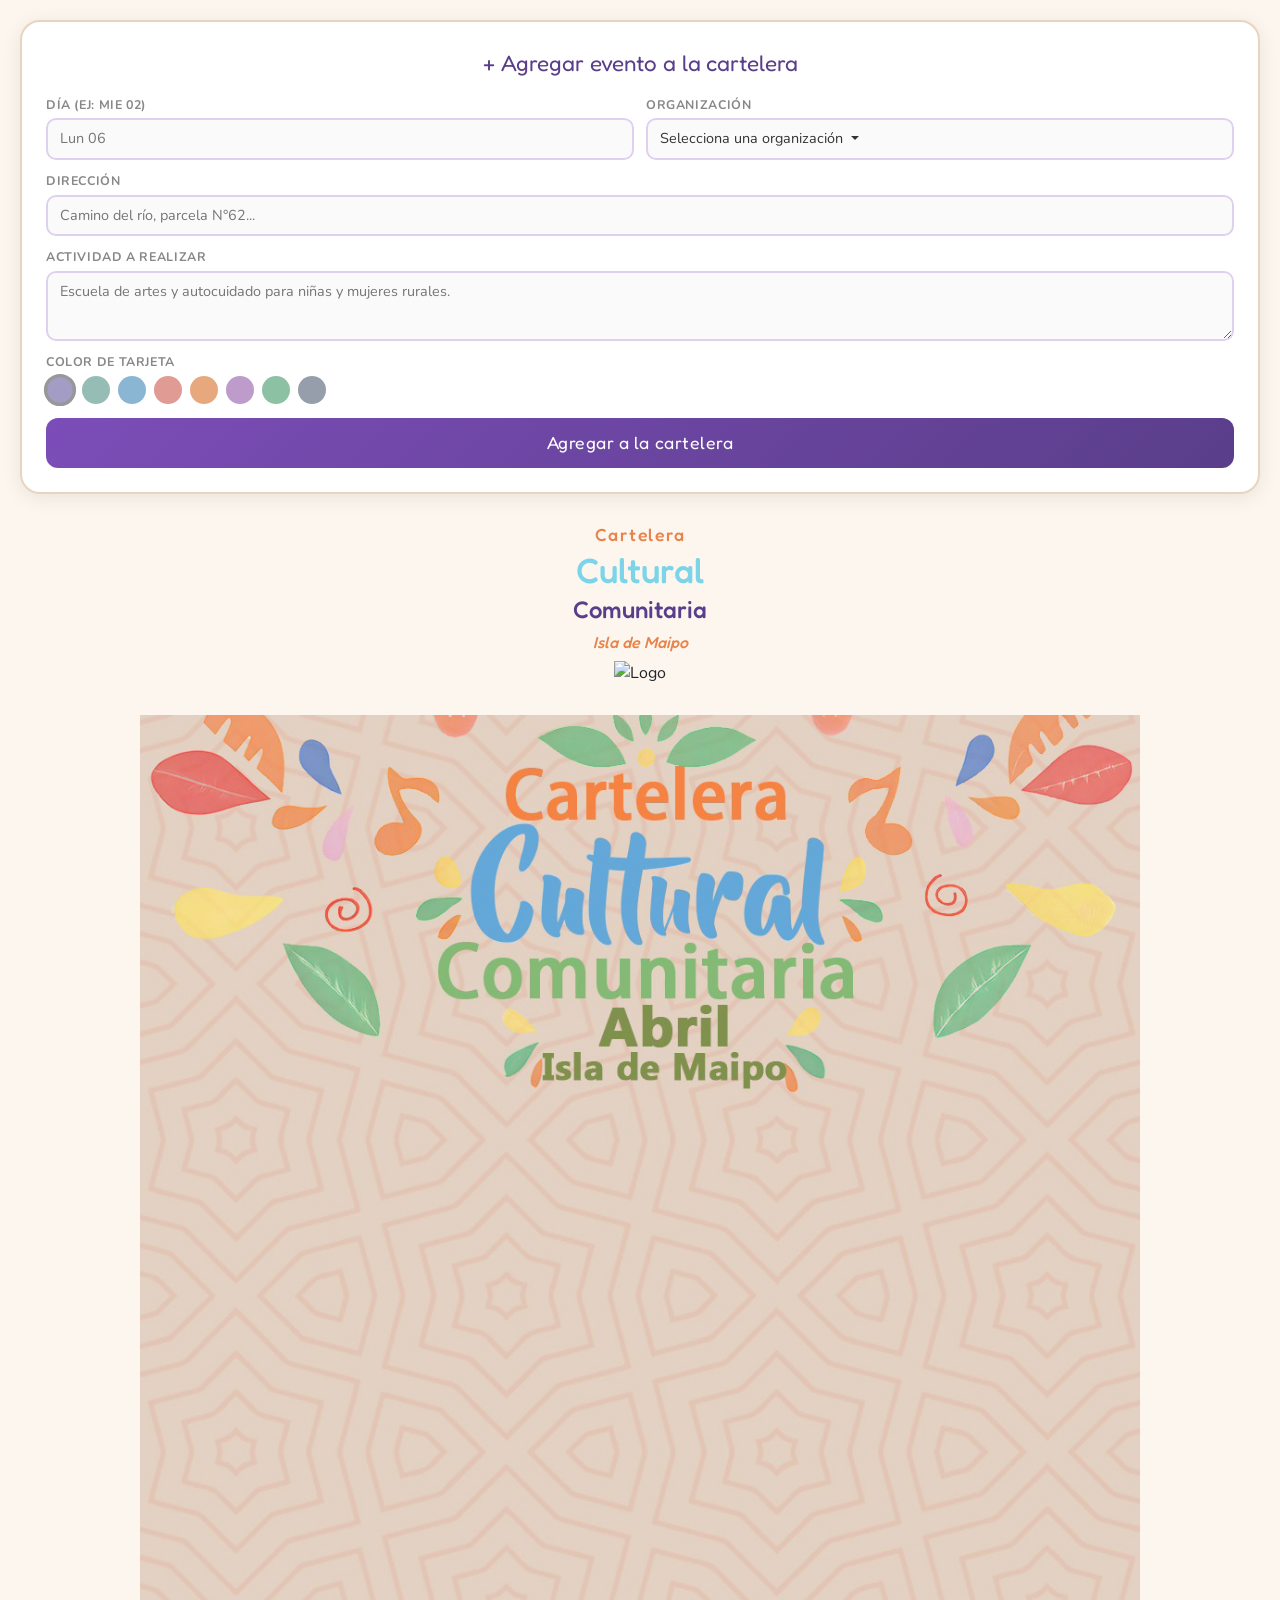
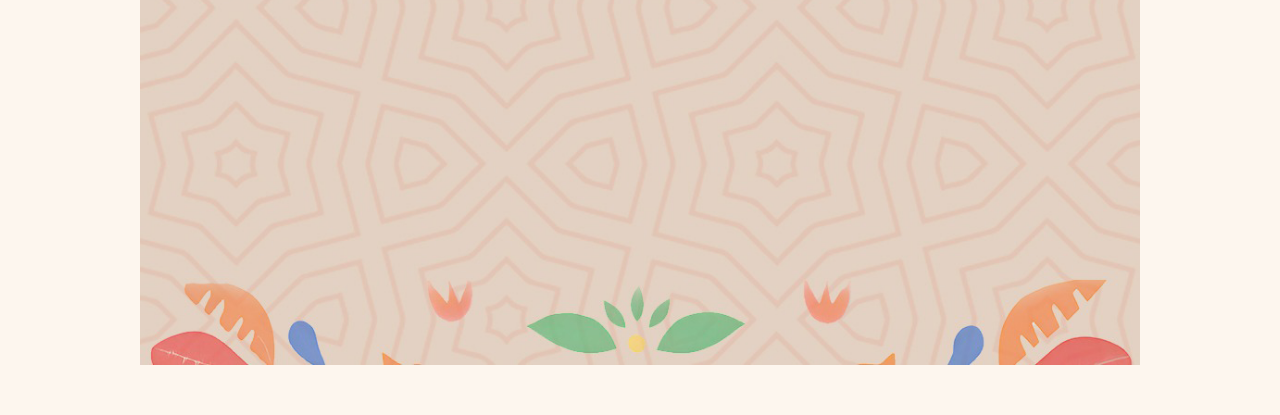
==== index.html @ a2cb581e "Elimina el archivo cartelera_cultural_builder.html y crea index.html con el formulario de eventos y " ====
<!DOCTYPE html>
<html lang="es">

<head>
  <meta charset="UTF-8">
  <link href="https://cdn.jsdelivr.net/npm/bootstrap@5.3.8/dist/css/bootstrap.min.css" rel="stylesheet"
    integrity="sha384-T3c6CoIi6uLrA9TneNEoa7RxnatzjcDSCmG1MXxSR1GAsOok+NLAPJF1vKdWfHmm" crossorigin="anonymous">
  <link href="https://fonts.googleapis.com/css2?family=Fredoka+One&family=Nunito:wght@400;600;700;800&display=swap"
    rel="stylesheet">
  <link rel="stylesheet" href="style.css">
</head>

<body>

  <!-- FORMULARIO -->
  <div class="form-container">
    <div class="form-title">+ Agregar evento a la cartelera</div>
    <div class="form-grid">

      <div class="form-group">
        <label>Día (ej: Mie 02)</label>
        <input type="text" id="inp-fecha" placeholder="Lun 06" maxlength="10">
      </div>

      <div class="form-group">
        <label>Organización</label>
        <div class="dropdown">
          <button class="btn dropdown-toggle" type="button" data-bs-toggle="dropdown" aria-expanded="false">
            Selecciona una organización
          </button>
          <ul class="dropdown-menu">
            <li><a class="dropdown-item" href="#" data-value="Bioescuela Aula Viva" data-color="#ab7fbe">Bioescuela Aula
                Viva</a></li>
            <li><a class="dropdown-item" href="#" data-value="Centro de Movimientos Artisticos"
                data-color="#a24f5f">Centro de Movimientos Artisticos</a></li>
            <li><a class="dropdown-item" href="#" data-value="Museo Parroquial Isla de Maipo" data-color="#736051">Museo
                Parroquial Isla de Maipo</a></li>
            <li><a class="dropdown-item" href="#" data-value="Agrupacion Nueva Juventud" data-color="#688b53">Agrupacion
                Nueva Juventud</a></li>
            <li><a class="dropdown-item" href="#" data-value="Radio Origen" data-color="#c6875b">Radio Origen</a></li>
            <li><a class="dropdown-item" href="#" data-value="Corporacion Memoria Lonquen"
                data-color="#36489e">Corporacion Memoria Lonquen</a></li>
            <li>
              <hr class="dropdown-divider">
            </li>
            <li><a class="dropdown-item" href="#" data-value="Otra organización" data-color="#2e4057">Otra
                organización</a></li>
          </ul>
        </div>
      </div>

      <div class="form-group full" id="grupo-otra-organizacion" style="display: none;">
        <label>Nombre de la organización</label>
        <input type="text" id="inp-otra-organizacion" placeholder="Escribe el nombre de la organización...">
      </div>

      <div class="form-group full">
        <label>Dirección</label>
        <input type="text" id="inp-direccion" placeholder="Camino del río, parcela N°62...">
      </div>

      <div class="form-group full">
        <label>Actividad a Realizar</label>
        <textarea id="inp-descripcion"
          placeholder="Escuela de artes y autocuidado para niñas y mujeres rurales."></textarea>
      </div>

      <div class="form-group full">
        <label>Color de tarjeta</label>
        <div class="color-row" id="color-row">
          <!-- generado por JS -->
        </div>
      </div>

    </div>
    <button class="btn-agregar" onclick="agregarEvento()">Agregar a la cartelera</button>
  </div>

  <!-- CARTELERA -->
  <div class="cartelera-header">
    <h1>Cartelera</h1>
    <h2>Cultural</h2>
    <h3>Comunitaria</h3>
    <h4>Isla de Maipo</h4>
    <img class="icono"
      src="https://islitatv.cl/wp-content/uploads/2020/09/cropped-cropped-cropped-cropped-logo-tras-300-1.png"
      alt="Logo" width="100">
  </div>

  <!-- TEMPLATE CON TARJETAS -->
  <div class="template-container">
    <img src="img/template.png" alt="Template" class="template-bg">
    <div id="grilla" class="grilla"></div>
  </div>

  <script src="estilo.js"></script>
  <script src="https://cdn.jsdelivr.net/npm/@popperjs/core@2.11.8/dist/umd/popper.min.js"
    integrity="sha384-I7E8VVD/ismYTF4hNIPjVp/Zjvgyol6VFvRkX/vR+Vc4jQkC+hVqc2pM8ODewa9r"
    crossorigin="anonymous"></script>
  <script src="https://cdn.jsdelivr.net/npm/bootstrap@5.3.8/dist/js/bootstrap.min.js"
    integrity="sha384-G/EV+4j2dNv+tEPo3++6LCgdCROaejBqfUeNjuKAiuXbjrxilcCdDz6ZAVfHWe1Y"
    crossorigin="anonymous"></script>
</body>

</html>
---- style.css ----
* {
    box-sizing: border-box;
    margin: 0;
    padding: 0;
}

body {
    font-family: 'Nunito', sans-serif;
    background: #fdf6ee;
    min-height: 100vh;
    padding: 20px;
}

/* ── FORMULARIO ── */
.form-container {
    background: white;
    border-radius: 20px;
    padding: 24px;
    margin-bottom: 30px;
    box-shadow: 0 4px 20px rgba(0, 0, 0, 0.08);
    border: 2px solid #e8d5c0;
}

.form-title {
    font-family: 'Fredoka One', cursive;
    font-size: 1.4rem;
    color: #5a3e8a;
    margin-bottom: 16px;
    text-align: center;
}

.form-grid {
    display: grid;
    grid-template-columns: 1fr 1fr;
    gap: 12px;
}

.form-group {
    display: flex;
    flex-direction: column;
    gap: 4px;
}

.form-group.full {
    grid-column: 1 / -1;
}

label {
    font-size: 0.78rem;
    font-weight: 700;
    color: #888;
    text-transform: uppercase;
    letter-spacing: 0.05em;
}

input,
textarea,
select {
    border: 2px solid #e0d0f0;
    border-radius: 10px;
    padding: 8px 12px;
    font-family: 'Nunito', sans-serif;
    font-size: 0.9rem;
    color: #333;
    outline: none;
    transition: border-color 0.2s;
    background: #fafafa;
}

input:focus,
textarea:focus,
select:focus {
    border-color: #7c4db8;
    background: white;
}

textarea {
    resize: vertical;
    min-height: 70px;
}

/* ── DROPDOWN ── */
.dropdown .btn {
    width: 100%;
    border: 2px solid #e0d0f0 !important;
    border-radius: 10px;
    background: #fafafa !important;
    color: #333 !important;
    padding: 8px 12px !important;
    font-family: 'Nunito', sans-serif;
    font-size: 0.9rem !important;
    font-weight: 400 !important;
    text-align: left;
    box-shadow: none !important;
    transition: border-color 0.2s;
}

.dropdown .btn:hover,
.dropdown .btn:focus {
    border-color: #7c4db8 !important;
    background: white !important;
}

.dropdown-menu {
    border: 2px solid #e0d0f0;
    border-radius: 10px;
    box-shadow: 0 4px 14px rgba(0, 0, 0, 0.1);
    display: none !important;
    list-style: none !important;
    padding: 8px 0 !important;
}

.dropdown-menu.show {
    display: block !important;
}

.dropdown-item {
    color: #333;
    font-size: 0.9rem;
    padding: 8px 12px;
}

.dropdown-item:hover,
.dropdown-item:focus {
    color: #5a3e8a;

}

.color-row {
    display: flex;
    gap: 8px;
    flex-wrap: wrap;
}

.color-btn {
    width: 28px;
    height: 28px;
    border-radius: 50%;
    border: 3px solid transparent;
    cursor: pointer;
    transition: transform 0.15s, border-color 0.15s;
}

.color-btn:hover {
    transform: scale(1.2);
}

.color-btn.selected {
    border-color: #333;
    transform: scale(1.15);
}

.btn-agregar {
    width: 100%;
    margin-top: 14px;
    background: linear-gradient(135deg, #7c4db8, #5a3e8a);
    color: white;
    border: none;
    border-radius: 12px;
    padding: 12px;
    font-family: 'Fredoka One', cursive;
    font-size: 1.1rem;
    cursor: pointer;
    transition: transform 0.15s, box-shadow 0.15s;
    letter-spacing: 0.03em;
}

.btn-agregar:hover {
    transform: translateY(-2px);
    box-shadow: 0 6px 20px rgba(124, 77, 184, 0.4);
}

.btn-agregar:active {
    transform: translateY(0);
}

/* ── CARTELERA ── */
.cartelera-header {
    text-align: center;
    margin-bottom: 20px;
}

.cartelera-header h1 {
    font-family: 'Fredoka One', cursive;
    font-size: 1.1rem;
    color: #e8834a;
    letter-spacing: 0.1em;
}

.cartelera-header h2 {
    font-family: 'Fredoka One', cursive;
    font-size: 2.2rem;
    color: #7bd4e8;
    line-height: 1;
}

.cartelera-header h3 {
    font-family: 'Fredoka One', cursive;
    font-size: 1.5rem;
    color: #5a3e8a;
}

.cartelera-header h4 {
    font-family: 'Fredoka One', cursive;
    font-size: 1rem;
    color: #e8834a;
    font-style: italic;
}



/* ── TARJETA ── */
.tarjeta {
    border-radius: 18px;
    overflow: hidden;
    box-shadow: 0 4px 14px rgba(0, 0, 0, 0.12);
    animation: aparecer 0.4s cubic-bezier(0.34, 1.56, 0.64, 1) forwards;
    position: relative;
}

@keyframes aparecer {
    from {
        opacity: 0;
        transform: scale(0.7) translateY(20px);
    }

    to {
        opacity: 1;
        transform: scale(1) translateY(0);
    }
}

.tarjeta-header {
    padding: 6px 8px;
    color: white;
}

.tarjeta-fecha {
    font-family: 'Fredoka One', cursive;
    font-size: 0.9rem;
    line-height: 1;
}

.tarjeta-recinto {
    font-style: italic;
    font-size: 0.6rem;
    opacity: 0.9;
    font-weight: 600;
    line-height: 1.2;
    margin-top: 1px;
}

.tarjeta-icon {
    font-size: 0.8rem;
    opacity: 0.8;
    margin-right: 3px;

}

.tarjeta-body {
    background: white;
    padding: 6px 8px 8px;
}

.tarjeta-direccion {
    font-size: 0.55rem;
    color: rgba(255, 255, 255, 0.85);
    font-weight: 600;
    margin-top: 2px;
    opacity: 0.9;
    line-height: 1.3;
}

.tarjeta-descripcion {
    font-size: 0.6rem;
    color: #444;
    font-weight: 600;
    line-height: 1.3;
}

.btn-eliminar {
    position: absolute;
    top: 6px;
    right: 6px;
    background: rgba(255, 255, 255, 0.25);
    border: none;
    color: white;
    width: 20px;
    height: 20px;
    border-radius: 50%;
    font-size: 0.65rem;
    cursor: pointer;
    display: flex;
    align-items: center;
    justify-content: center;
    opacity: 0;
    transition: opacity 0.2s;
}

.tarjeta:hover .btn-eliminar {
    opacity: 1;
}

/* ── PLACEHOLDER vacío ── */
.placeholder-vacio {
    grid-column: 1 / -1;
    text-align: center;
    padding: 40px 20px;
    color: #ccc;
    font-size: 0.9rem;
}

.placeholder-vacio .icon {
    font-size: 2.5rem;
    display: block;
    margin-bottom: 8px;
}

/* ── GRILLA DE TARJETAS ── */
.template-container {
    position: relative;
    width: 100%;
    max-width: 1000px;
    margin: 30px auto;
    display: flex;
    justify-content: center;
    align-items: center;
}

.template-bg {
    width: 100%;
    height: auto;
    display: block;
}

.grilla {
    position: absolute;
    top: 50%;
    left: 50%;
    transform: translate(-50%, -50%);
    width: 90%;
    max-width: 900px;
    display: grid;
    grid-template-columns: repeat(6, 1fr);
    gap: 12px;
    padding: 20px;
    max-height: fit-content;
}

/* Limitar a máximo 18 tarjetas (6 columnas × 3 filas) */
.grilla .tarjeta:nth-child(n+19) {
    display: none;
}
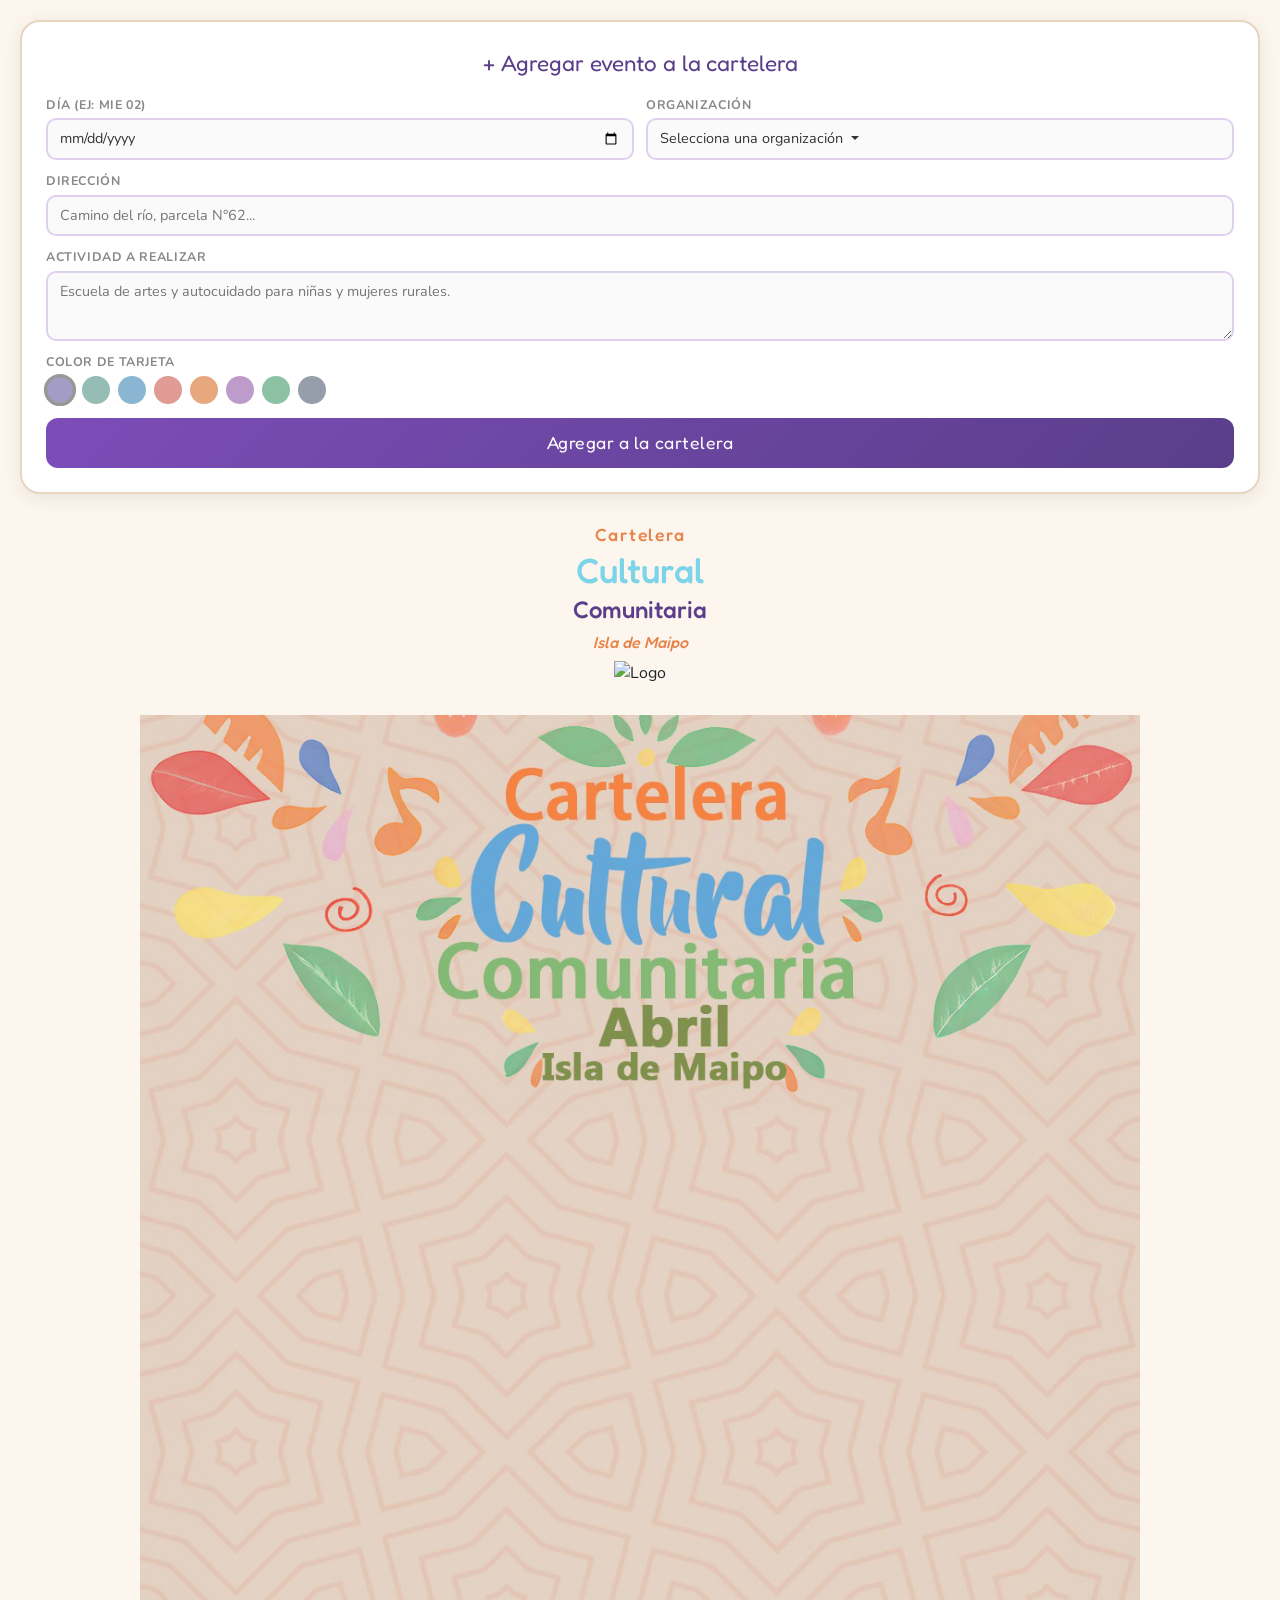
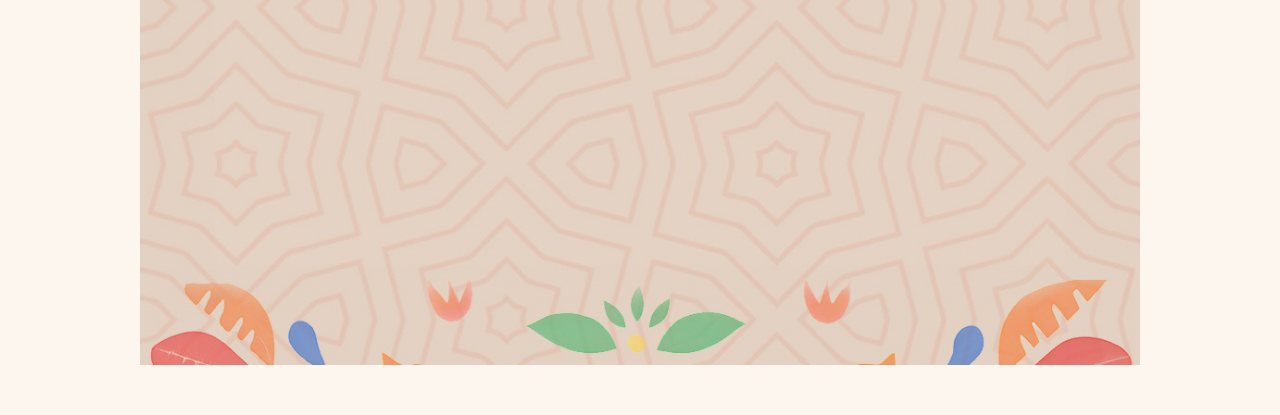
==== commit 8eee55a7: "Implementa funcionalidad para agregar y eliminar eventos, y mejora el diseño de las tarjetas" ====
--- a/index.html
+++ b/index.html
@@ -5,7 +5,8 @@
   <meta charset="UTF-8">
   <link href="https://cdn.jsdelivr.net/npm/bootstrap@5.3.8/dist/css/bootstrap.min.css" rel="stylesheet"
     integrity="sha384-T3c6CoIi6uLrA9TneNEoa7RxnatzjcDSCmG1MXxSR1GAsOok+NLAPJF1vKdWfHmm" crossorigin="anonymous">
-  <link href="https://fonts.googleapis.com/css2?family=Fredoka+One&family=Nunito:wght@400;600;700;800&display=swap"
+  <link
+    href="https://fonts.googleapis.com/css2?family=Fredoka+One&family=Nunito:wght@400;600;700;800&family=Source+Sans+3:wght@400;700&display=swap"
     rel="stylesheet">
   <link rel="stylesheet" href="style.css">
 </head>
@@ -19,7 +20,7 @@
 
       <div class="form-group">
         <label>Día (ej: Mie 02)</label>
-        <input type="text" id="inp-fecha" placeholder="Lun 06" maxlength="10">
+        <input type="date" id="inp-fecha">
       </div>
 
       <div class="form-group">
--- a/style.css
+++ b/style.css
@@ -216,6 +216,7 @@
     box-shadow: 0 4px 14px rgba(0, 0, 0, 0.12);
     animation: aparecer 0.4s cubic-bezier(0.34, 1.56, 0.64, 1) forwards;
     position: relative;
+    margin-bottom: 10px;
 }
 
 @keyframes aparecer {
@@ -231,19 +232,21 @@
 }
 
 .tarjeta-header {
-    padding: 6px 8px;
+    padding: 12px 16px;
     color: white;
 }
 
 .tarjeta-fecha {
-    font-family: 'Fredoka One', cursive;
-    font-size: 0.9rem;
+    font-family: 'Source Sans 3', sans-serif;
+    font-weight: 700;
+    font-size: 1.5rem;
     line-height: 1;
 }
 
 .tarjeta-recinto {
+    font-family: 'Nunito', sans-serif;
     font-style: italic;
-    font-size: 0.6rem;
+    font-size: 0.8rem;
     opacity: 0.9;
     font-weight: 600;
     line-height: 1.2;
@@ -260,22 +263,29 @@
 .tarjeta-body {
     background: white;
     padding: 6px 8px 8px;
+    font-size: 'Source Sans Variable Bold', cursive;
 }
 
 .tarjeta-direccion {
-    font-size: 0.55rem;
+    font-size: 0.6rem;
     color: rgba(255, 255, 255, 0.85);
     font-weight: 600;
     margin-top: 2px;
     opacity: 0.9;
     line-height: 1.3;
+    word-wrap: break-word;
+    overflow-wrap: break-word;
 }
 
 .tarjeta-descripcion {
-    font-size: 0.6rem;
+    font-size: 0.7rem;
     color: #444;
-    font-weight: 600;
-    line-height: 1.3;
+    font-weight: 700;
+    line-height: 1.4;
+    word-wrap: break-word;
+    overflow-wrap: break-word;
+    word-break: break-word;
+    white-space: pre-wrap;
 }
 
 .btn-eliminar {
@@ -335,16 +345,22 @@
 
 .grilla {
     position: absolute;
-    top: 50%;
+    top: 62%;
     left: 50%;
     transform: translate(-50%, -50%);
-    width: 90%;
-    max-width: 900px;
+    width: 85%;
+    max-width: 970px;
+    height: 750px;
     display: grid;
     grid-template-columns: repeat(6, 1fr);
-    gap: 12px;
-    padding: 20px;
-    max-height: fit-content;
+    grid-auto-rows: 8px;
+    column-gap: 10px;
+    row-gap: 0;
+    padding: 15px;
+    align-items: start;
+    overflow: hidden;
+    border-radius: 8px;
+    background: rgba(255, 255, 255, 0.02);
 }
 
 /* Limitar a máximo 18 tarjetas (6 columnas × 3 filas) */
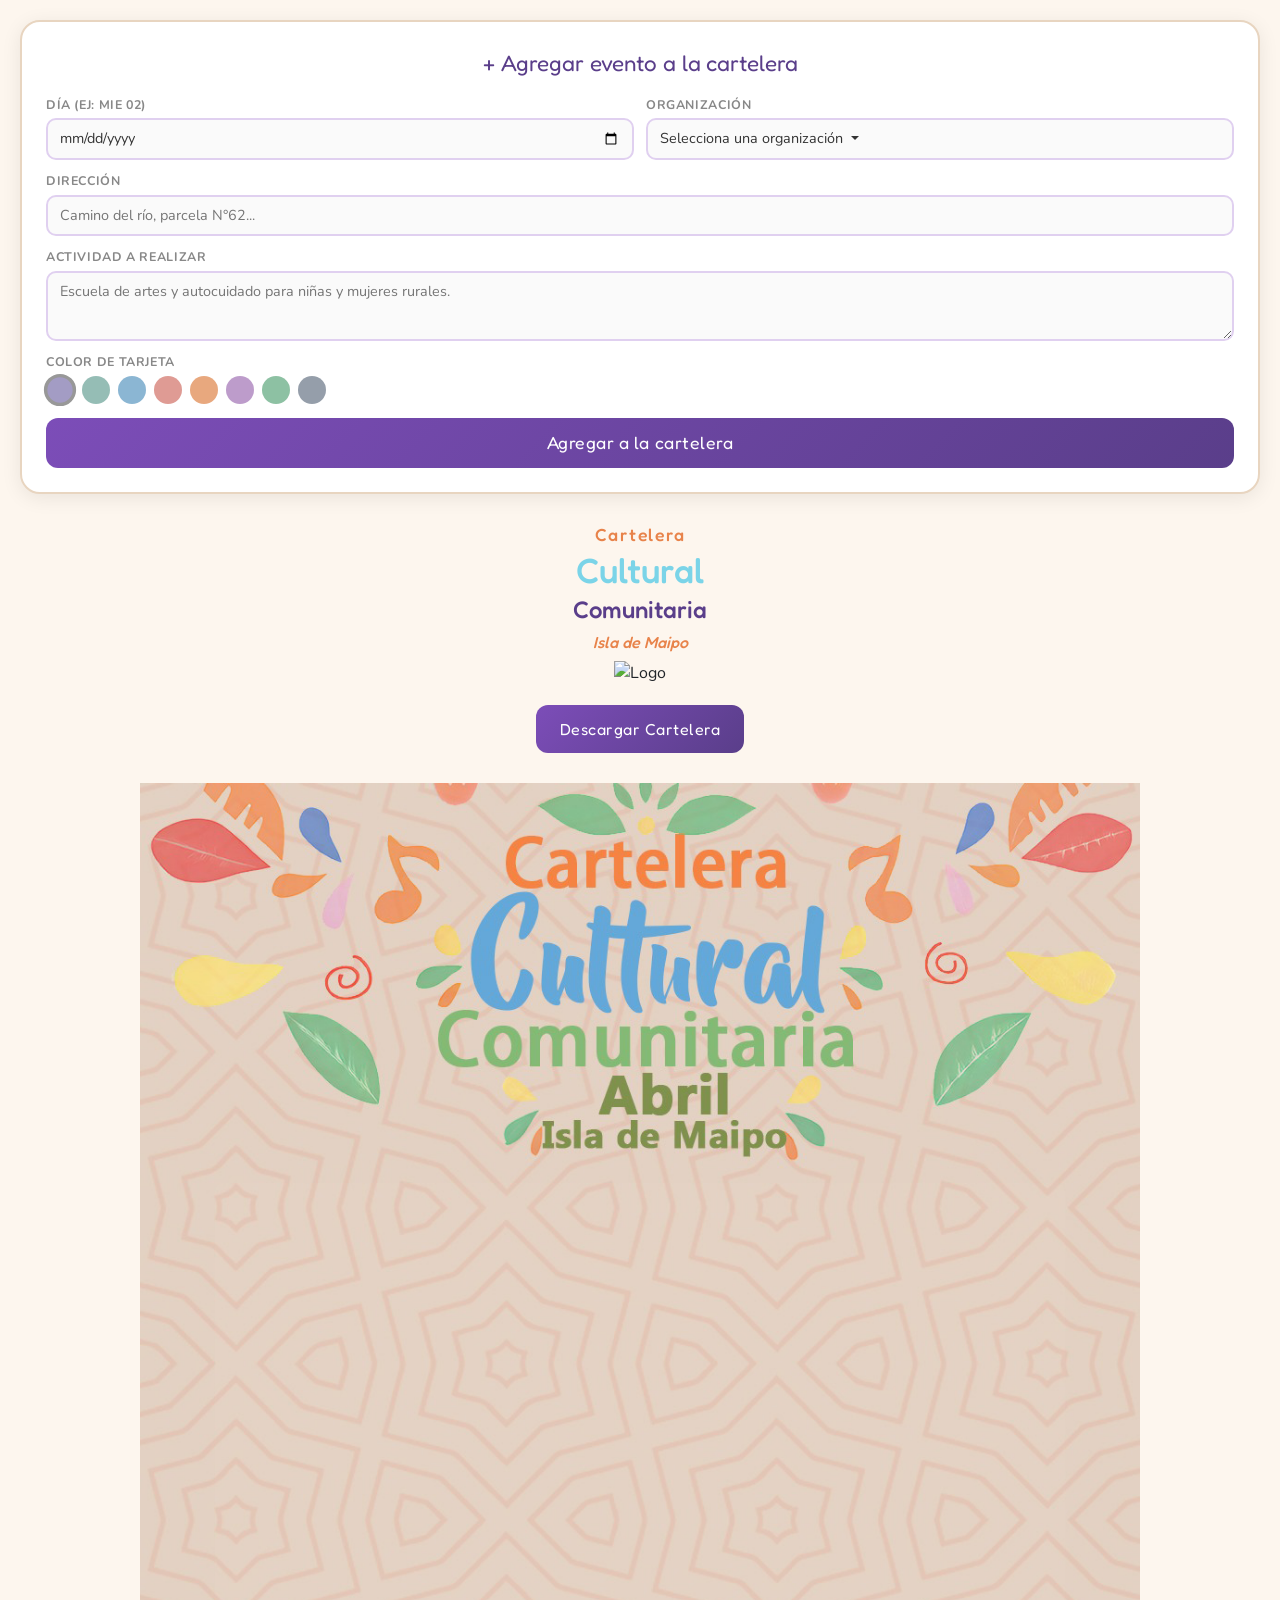
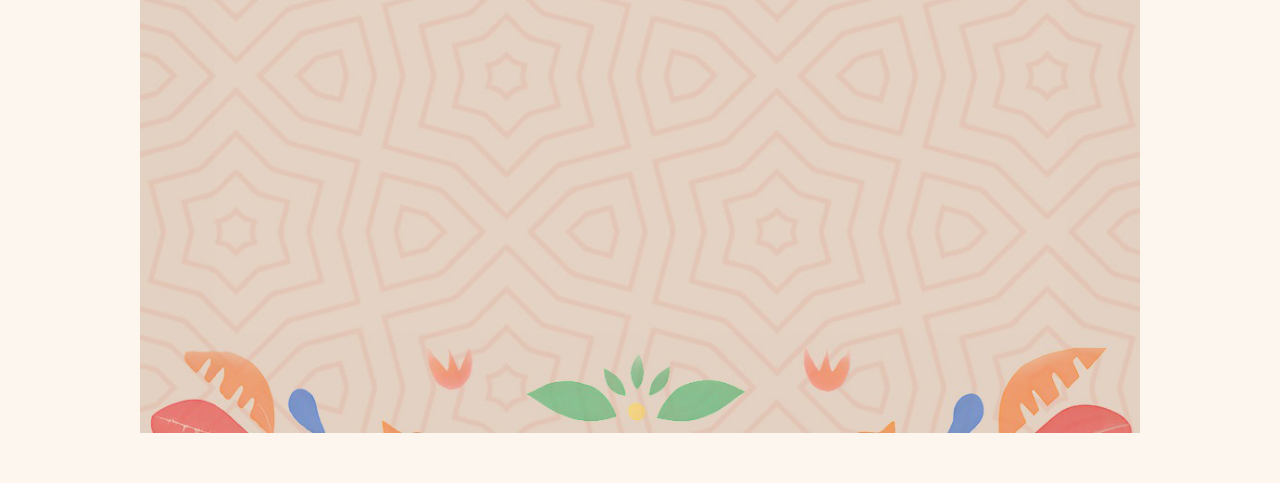
==== commit 65fe9a48: "Nuevas mejoras" ====
--- a/index.html
+++ b/index.html
@@ -89,11 +89,16 @@
   </div>
 
   <!-- TEMPLATE CON TARJETAS -->
+  <div class="btn-descargar-container">
+    <button class="btn-descargar" onclick="descargarCartelera()">Descargar Cartelera</button>
+  </div>
+
   <div class="template-container">
     <img src="img/template.png" alt="Template" class="template-bg">
     <div id="grilla" class="grilla"></div>
   </div>
 
+  <script src="https://cdnjs.cloudflare.com/ajax/libs/html2canvas/1.4.1/html2canvas.min.js"></script>
   <script src="estilo.js"></script>
   <script src="https://cdn.jsdelivr.net/npm/@popperjs/core@2.11.8/dist/umd/popper.min.js"
     integrity="sha384-I7E8VVD/ismYTF4hNIPjVp/Zjvgyol6VFvRkX/vR+Vc4jQkC+hVqc2pM8ODewa9r"
--- a/style.css
+++ b/style.css
@@ -216,7 +216,7 @@
     box-shadow: 0 4px 14px rgba(0, 0, 0, 0.12);
     animation: aparecer 0.4s cubic-bezier(0.34, 1.56, 0.64, 1) forwards;
     position: relative;
-    margin-bottom: 10px;
+    margin-bottom: 0;
 }
 
 @keyframes aparecer {
@@ -248,7 +248,7 @@
     font-style: italic;
     font-size: 0.8rem;
     opacity: 0.9;
-    font-weight: 600;
+    font-weight: 750;
     line-height: 1.2;
     margin-top: 1px;
 }
@@ -267,7 +267,7 @@
 }
 
 .tarjeta-direccion {
-    font-size: 0.6rem;
+    font-size: 0.8rem;
     color: rgba(255, 255, 255, 0.85);
     font-weight: 600;
     margin-top: 2px;
@@ -280,7 +280,7 @@
 .tarjeta-descripcion {
     font-size: 0.7rem;
     color: #444;
-    font-weight: 700;
+    font-weight: 750;
     line-height: 1.4;
     word-wrap: break-word;
     overflow-wrap: break-word;
@@ -355,7 +355,7 @@
     grid-template-columns: repeat(6, 1fr);
     grid-auto-rows: 8px;
     column-gap: 10px;
-    row-gap: 0;
+    row-gap: 10px;
     padding: 15px;
     align-items: start;
     overflow: hidden;
@@ -366,4 +366,32 @@
 /* Limitar a máximo 18 tarjetas (6 columnas × 3 filas) */
 .grilla .tarjeta:nth-child(n+19) {
     display: none;
+}
+
+/* ── BOTÓN DESCARGAR ── */
+.btn-descargar-container {
+    text-align: center;
+    margin: 20px 0;
+}
+
+.btn-descargar {
+    background: linear-gradient(135deg, #7c4db8, #5a3e8a);
+    color: white;
+    border: none;
+    border-radius: 12px;
+    padding: 12px 24px;
+    font-family: 'Fredoka One', cursive;
+    font-size: 1rem;
+    cursor: pointer;
+    transition: transform 0.15s, box-shadow 0.15s;
+    letter-spacing: 0.03em;
+}
+
+.btn-descargar:hover {
+    transform: translateY(-2px);
+    box-shadow: 0 6px 20px rgba(124, 77, 184, 0.4);
+}
+
+.btn-descargar:active {
+    transform: translateY(0);
 }
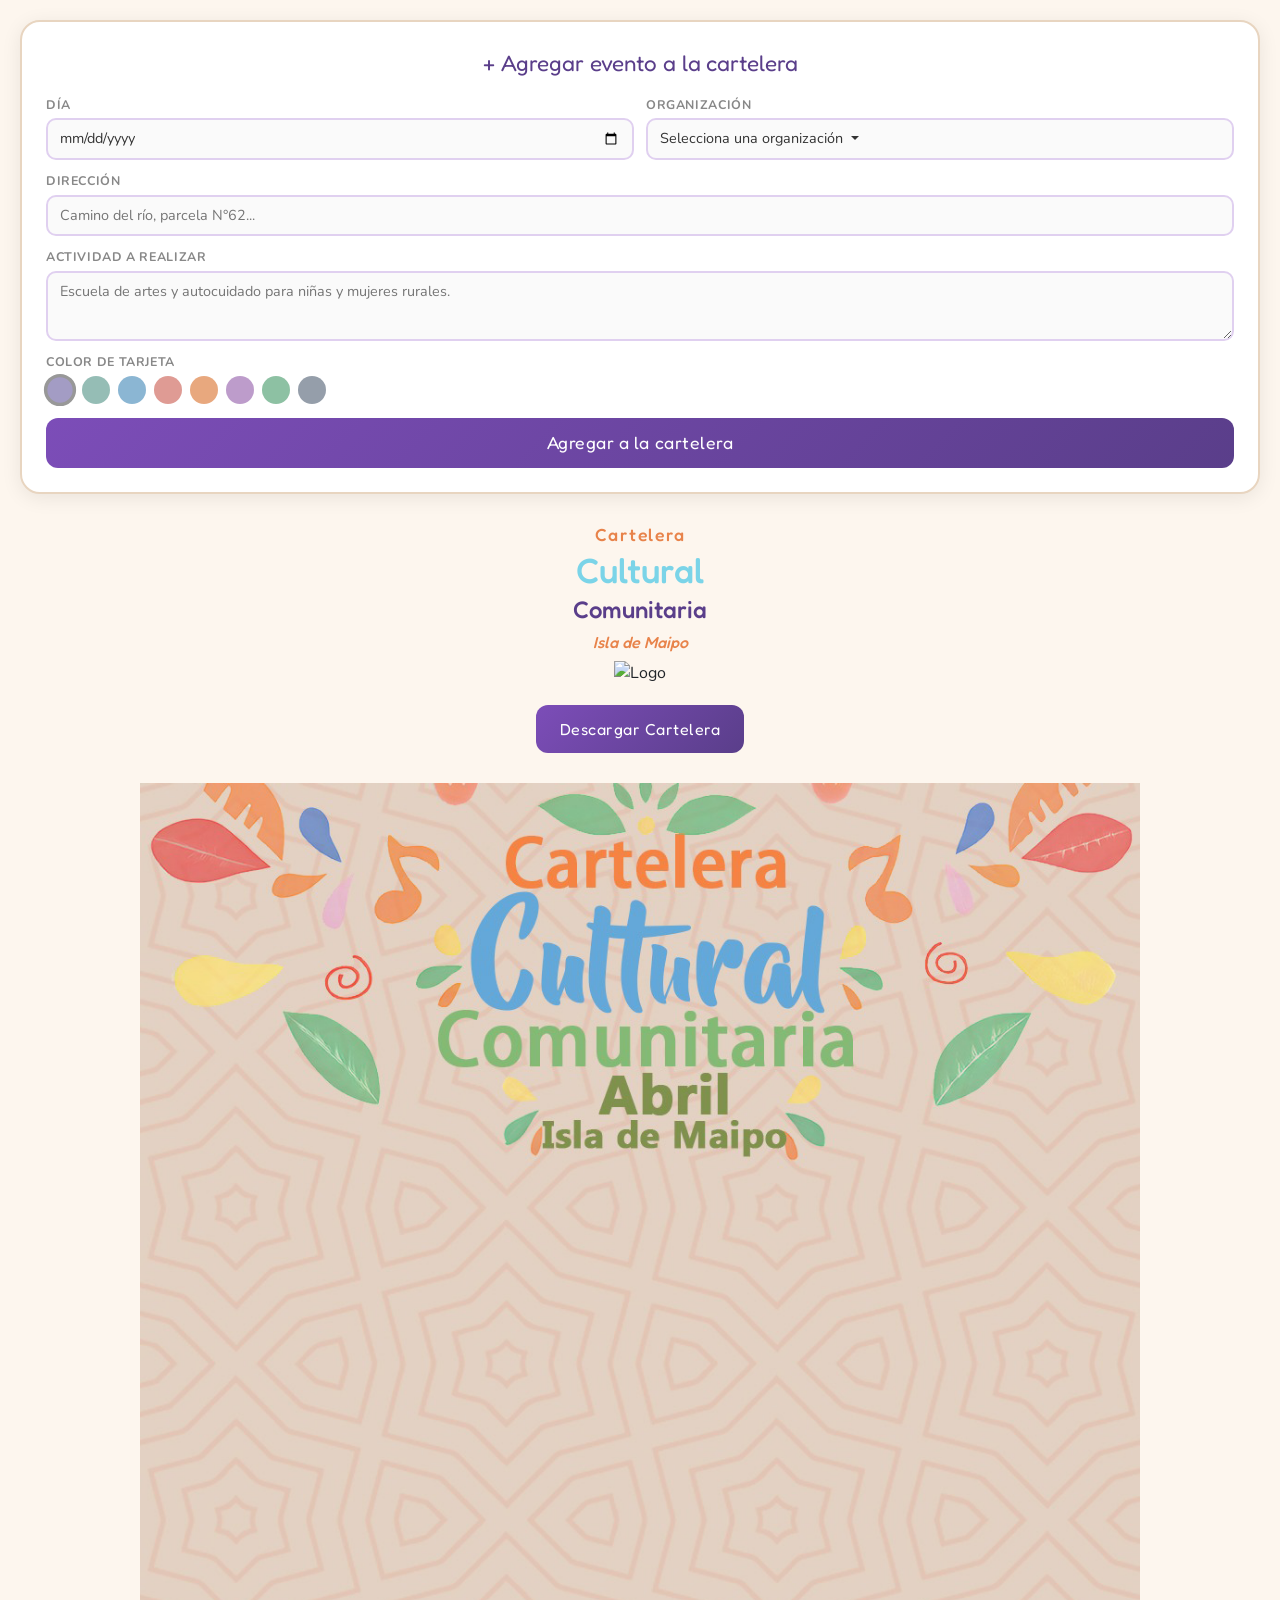
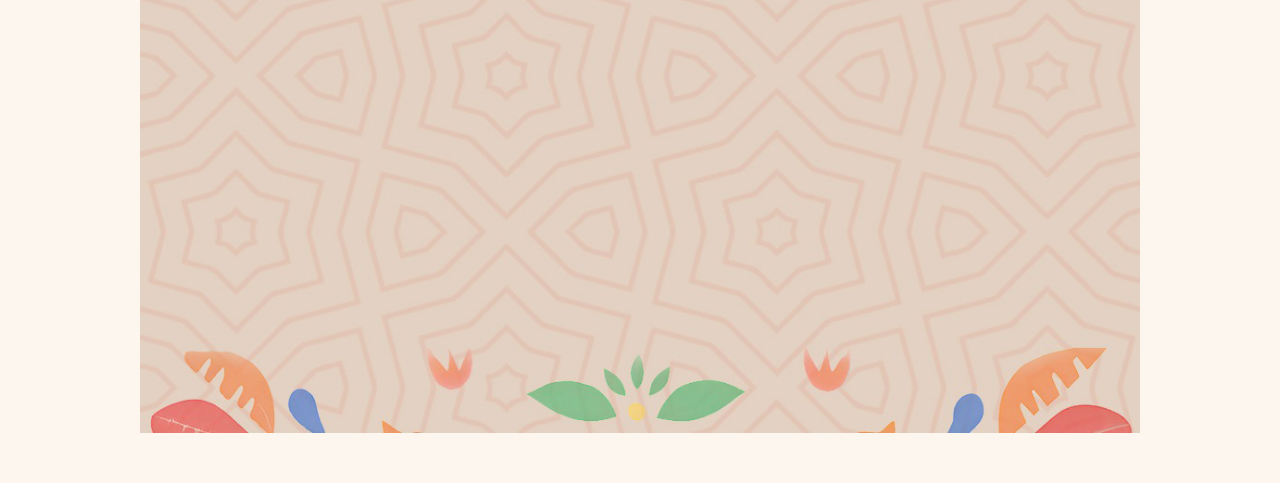
==== commit 2de421ed: "Screenshot mejorado.." ====
--- a/index.html
+++ b/index.html
@@ -12,14 +12,13 @@
 </head>
 
 <body>
-
   <!-- FORMULARIO -->
   <div class="form-container">
     <div class="form-title">+ Agregar evento a la cartelera</div>
     <div class="form-grid">
 
       <div class="form-group">
-        <label>Día (ej: Mie 02)</label>
+        <label>Día</label>
         <input type="date" id="inp-fecha">
       </div>
 
@@ -98,7 +97,7 @@
     <div id="grilla" class="grilla"></div>
   </div>
 
-  <script src="https://cdnjs.cloudflare.com/ajax/libs/html2canvas/1.4.1/html2canvas.min.js"></script>
+  <script src="https://cdn.jsdelivr.net/npm/dom-to-image-more@3.4.0/dist/dom-to-image-more.min.js"></script>
   <script src="estilo.js"></script>
   <script src="https://cdn.jsdelivr.net/npm/@popperjs/core@2.11.8/dist/umd/popper.min.js"
     integrity="sha384-I7E8VVD/ismYTF4hNIPjVp/Zjvgyol6VFvRkX/vR+Vc4jQkC+hVqc2pM8ODewa9r"
--- a/style.css
+++ b/style.css
@@ -237,14 +237,14 @@
 }
 
 .tarjeta-fecha {
-    font-family: 'Source Sans 3', sans-serif;
+    font-family: 'Source Sans Variable Bold', sans-serif;
     font-weight: 700;
     font-size: 1.5rem;
     line-height: 1;
 }
 
 .tarjeta-recinto {
-    font-family: 'Nunito', sans-serif;
+    font-family: 'Source Sans Variable Italic', sans-serif;
     font-style: italic;
     font-size: 0.8rem;
     opacity: 0.9;
@@ -254,7 +254,7 @@
 }
 
 .tarjeta-icon {
-    font-size: 0.8rem;
+    font-size: rem;
     opacity: 0.8;
     margin-right: 3px;
 
@@ -352,7 +352,7 @@
     max-width: 970px;
     height: 750px;
     display: grid;
-    grid-template-columns: repeat(6, 1fr);
+    grid-template-columns: repeat(5, 1fr);
     grid-auto-rows: 8px;
     column-gap: 10px;
     row-gap: 10px;
@@ -360,7 +360,7 @@
     align-items: start;
     overflow: hidden;
     border-radius: 8px;
-    background: rgba(255, 255, 255, 0.02);
+    background: transparent;
 }
 
 /* Limitar a máximo 18 tarjetas (6 columnas × 3 filas) */
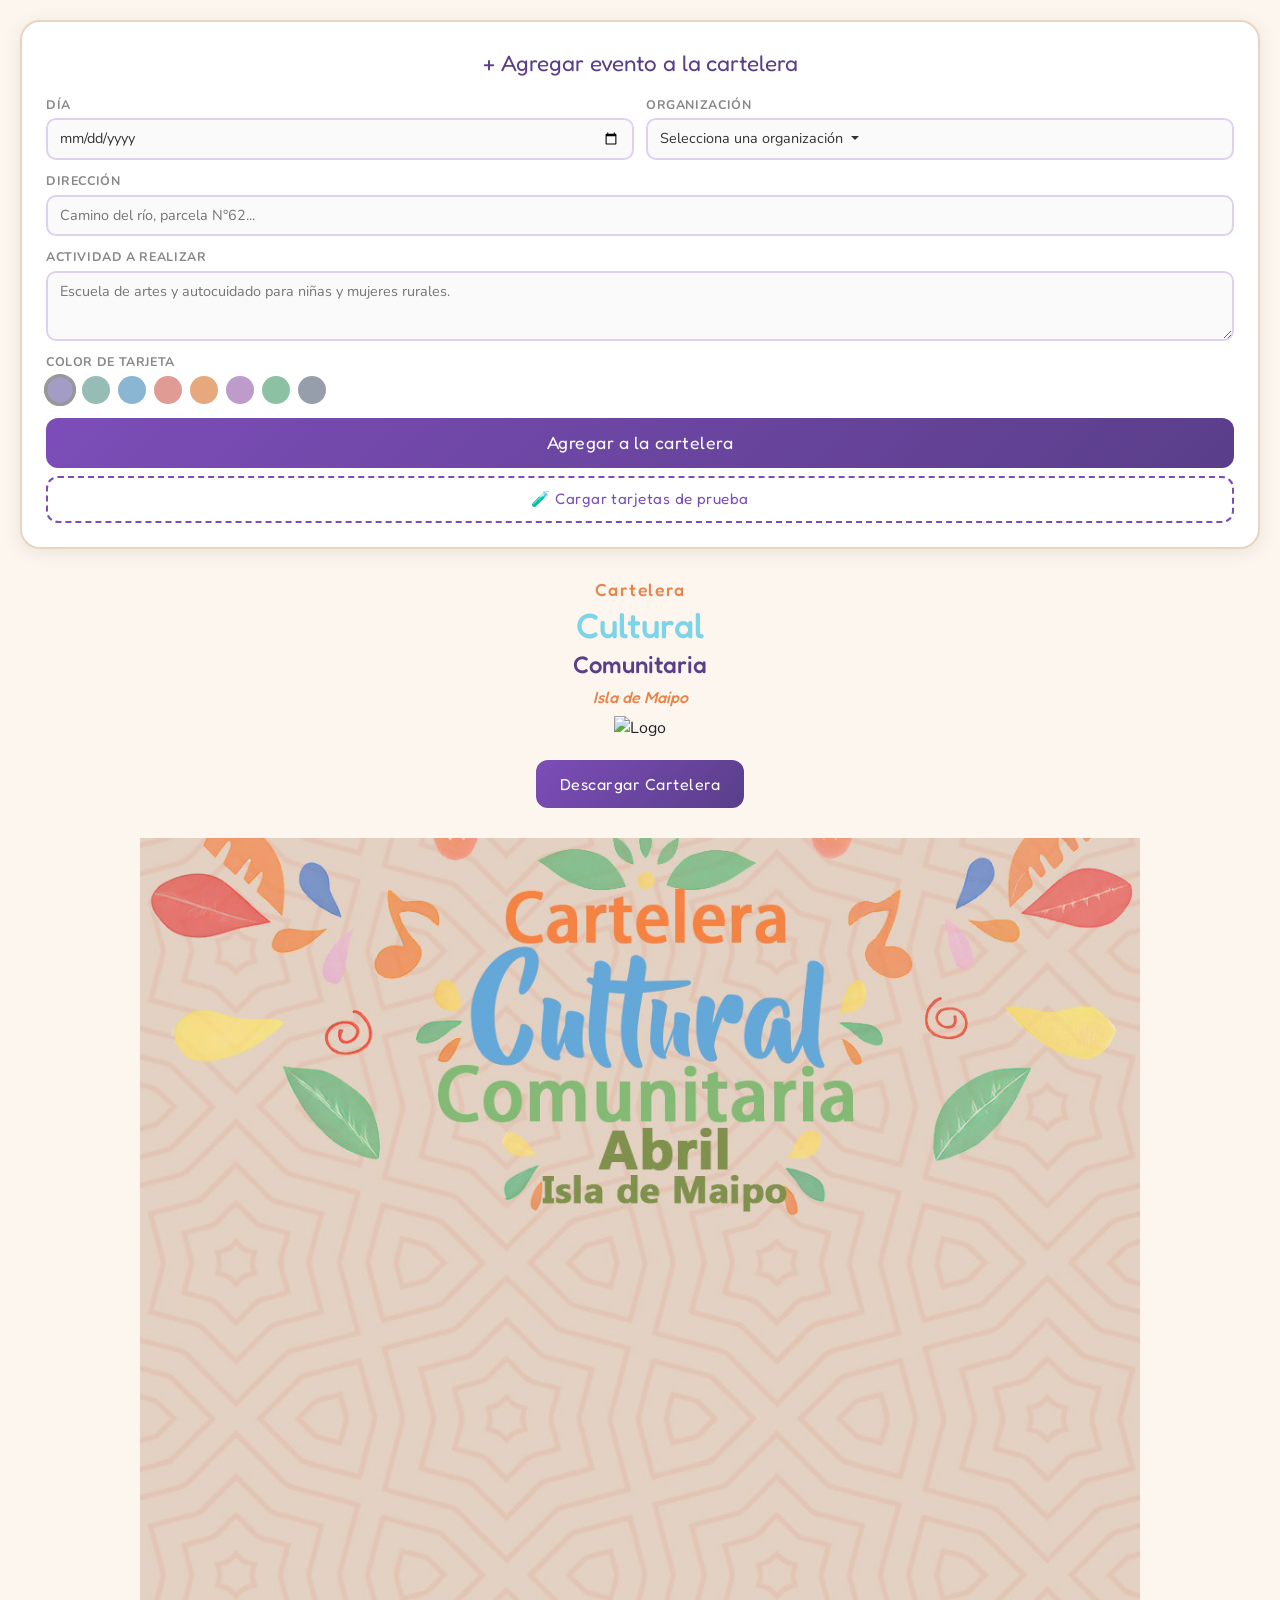
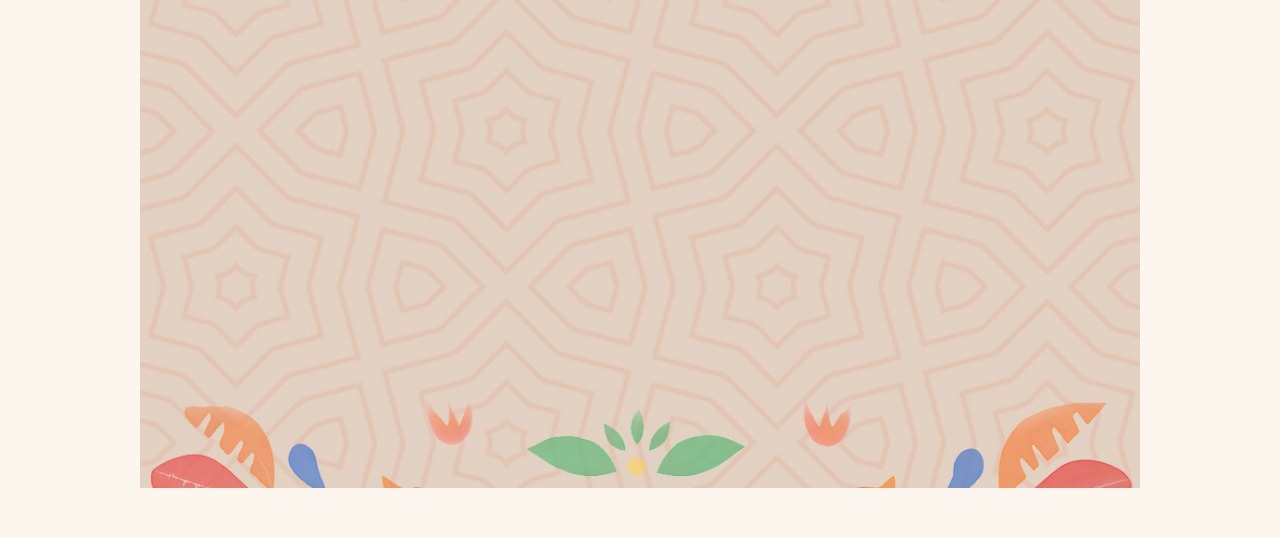
==== commit 0eb4fabd: "actualizacion y mejora de tarjetas en eseparaciion y descarga de screen" ====
--- a/index.html
+++ b/index.html
@@ -74,6 +74,7 @@
 
     </div>
     <button class="btn-agregar" onclick="agregarEvento()">Agregar a la cartelera</button>
+    <button class="btn-test" onclick="cargarTarjetasTest()">🧪 Cargar tarjetas de prueba</button>
   </div>
 
   <!-- CARTELERA -->
@@ -97,7 +98,7 @@
     <div id="grilla" class="grilla"></div>
   </div>
 
-  <script src="https://cdn.jsdelivr.net/npm/dom-to-image-more@3.4.0/dist/dom-to-image-more.min.js"></script>
+<script src="https://cdn.jsdelivr.net/npm/dom-to-image-more@3.4.0/dist/dom-to-image-more.min.js"></script>
   <script src="estilo.js"></script>
   <script src="https://cdn.jsdelivr.net/npm/@popperjs/core@2.11.8/dist/umd/popper.min.js"
     integrity="sha384-I7E8VVD/ismYTF4hNIPjVp/Zjvgyol6VFvRkX/vR+Vc4jQkC+hVqc2pM8ODewa9r"
--- a/style.css
+++ b/style.css
@@ -170,8 +170,22 @@
     box-shadow: 0 6px 20px rgba(124, 77, 184, 0.4);
 }
 
-.btn-agregar:active {
-    transform: translateY(0);
+.btn-test {
+    width: 100%;
+    margin-top: 8px;
+    background: transparent;
+    color: #7c4db8;
+    border: 2px dashed #7c4db8;
+    border-radius: 12px;
+    padding: 10px;
+    font-family: 'Fredoka One', cursive;
+    font-size: 0.95rem;
+    cursor: pointer;
+    transition: background 0.15s;
+    letter-spacing: 0.03em;
+}
+.btn-test:hover {
+    background: rgba(124, 77, 184, 0.08);
 }
 
 /* ── CARTELERA ── */
@@ -355,7 +369,7 @@
     grid-template-columns: repeat(5, 1fr);
     grid-auto-rows: 8px;
     column-gap: 10px;
-    row-gap: 10px;
+    row-gap: 0;
     padding: 15px;
     align-items: start;
     overflow: hidden;
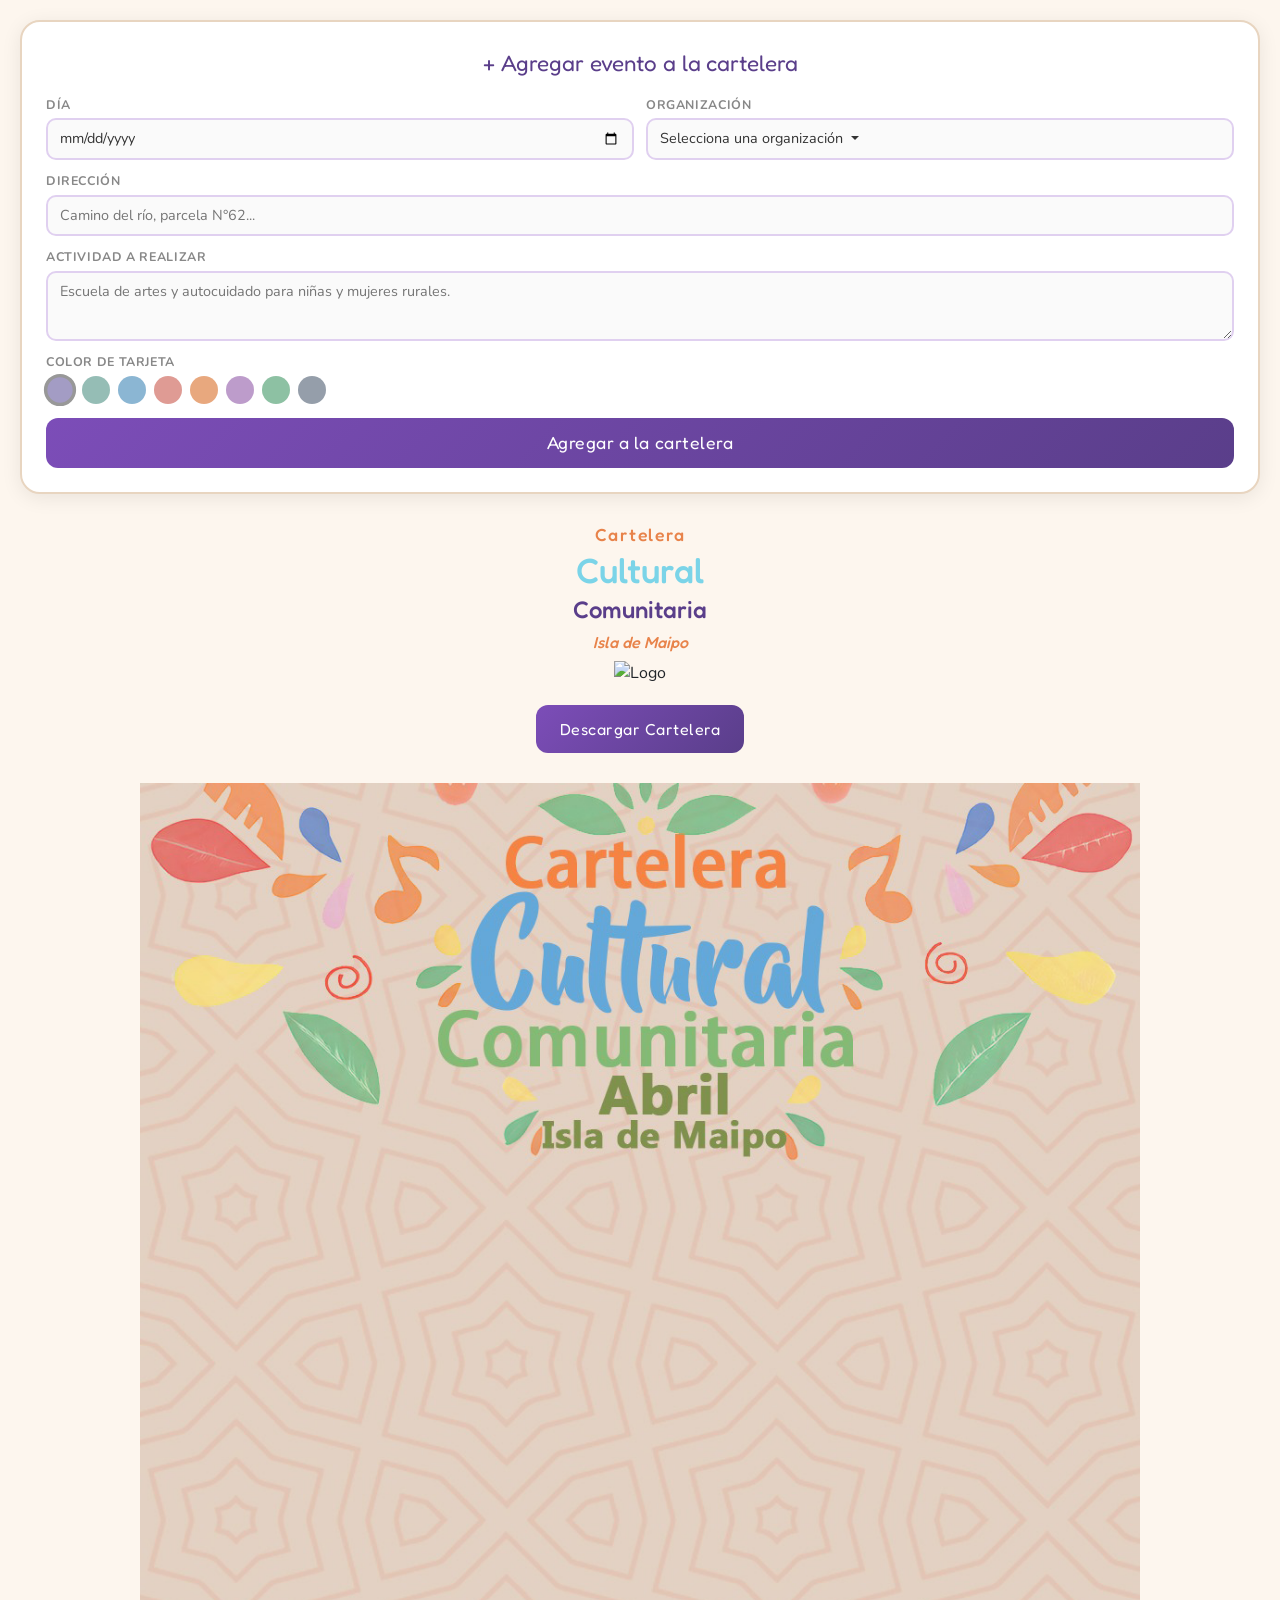
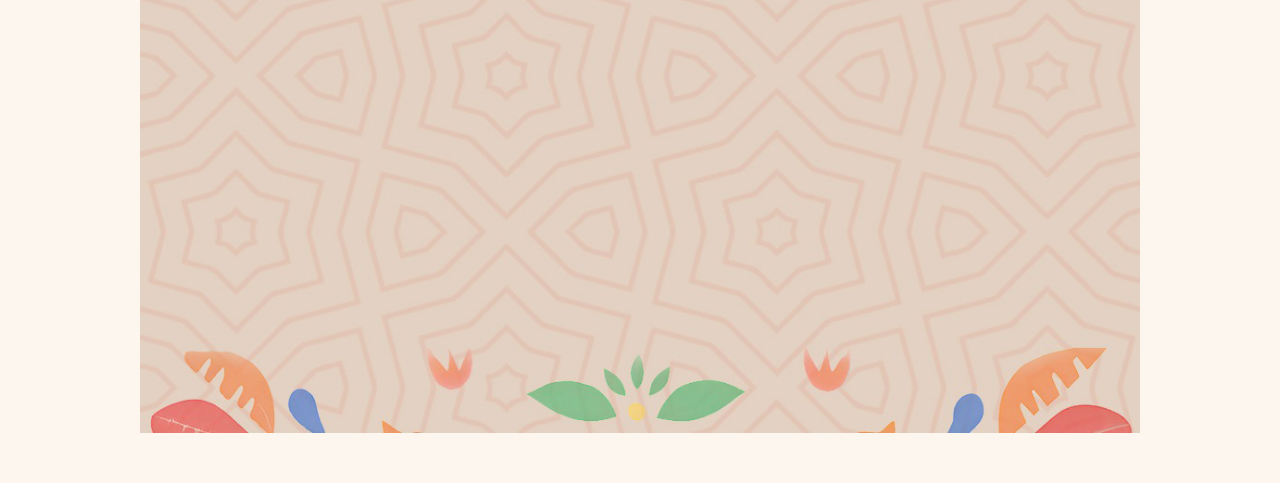
==== commit ae949ba3: "agregada organizacion IslitaTV" ====
--- a/index.html
+++ b/index.html
@@ -40,6 +40,8 @@
             <li><a class="dropdown-item" href="#" data-value="Radio Origen" data-color="#c6875b">Radio Origen</a></li>
             <li><a class="dropdown-item" href="#" data-value="Corporacion Memoria Lonquen"
                 data-color="#36489e">Corporacion Memoria Lonquen</a></li>
+            <li><a class="dropdown-item" href="#" data-value="IslitaTV"
+                data-color="#1a9e8f">IslitaTV</a></li>
             <li>
               <hr class="dropdown-divider">
             </li>
--- a/style.css
+++ b/style.css
@@ -171,6 +171,7 @@
 }
 
 .btn-test {
+    display: none;
     width: 100%;
     margin-top: 8px;
     background: transparent;
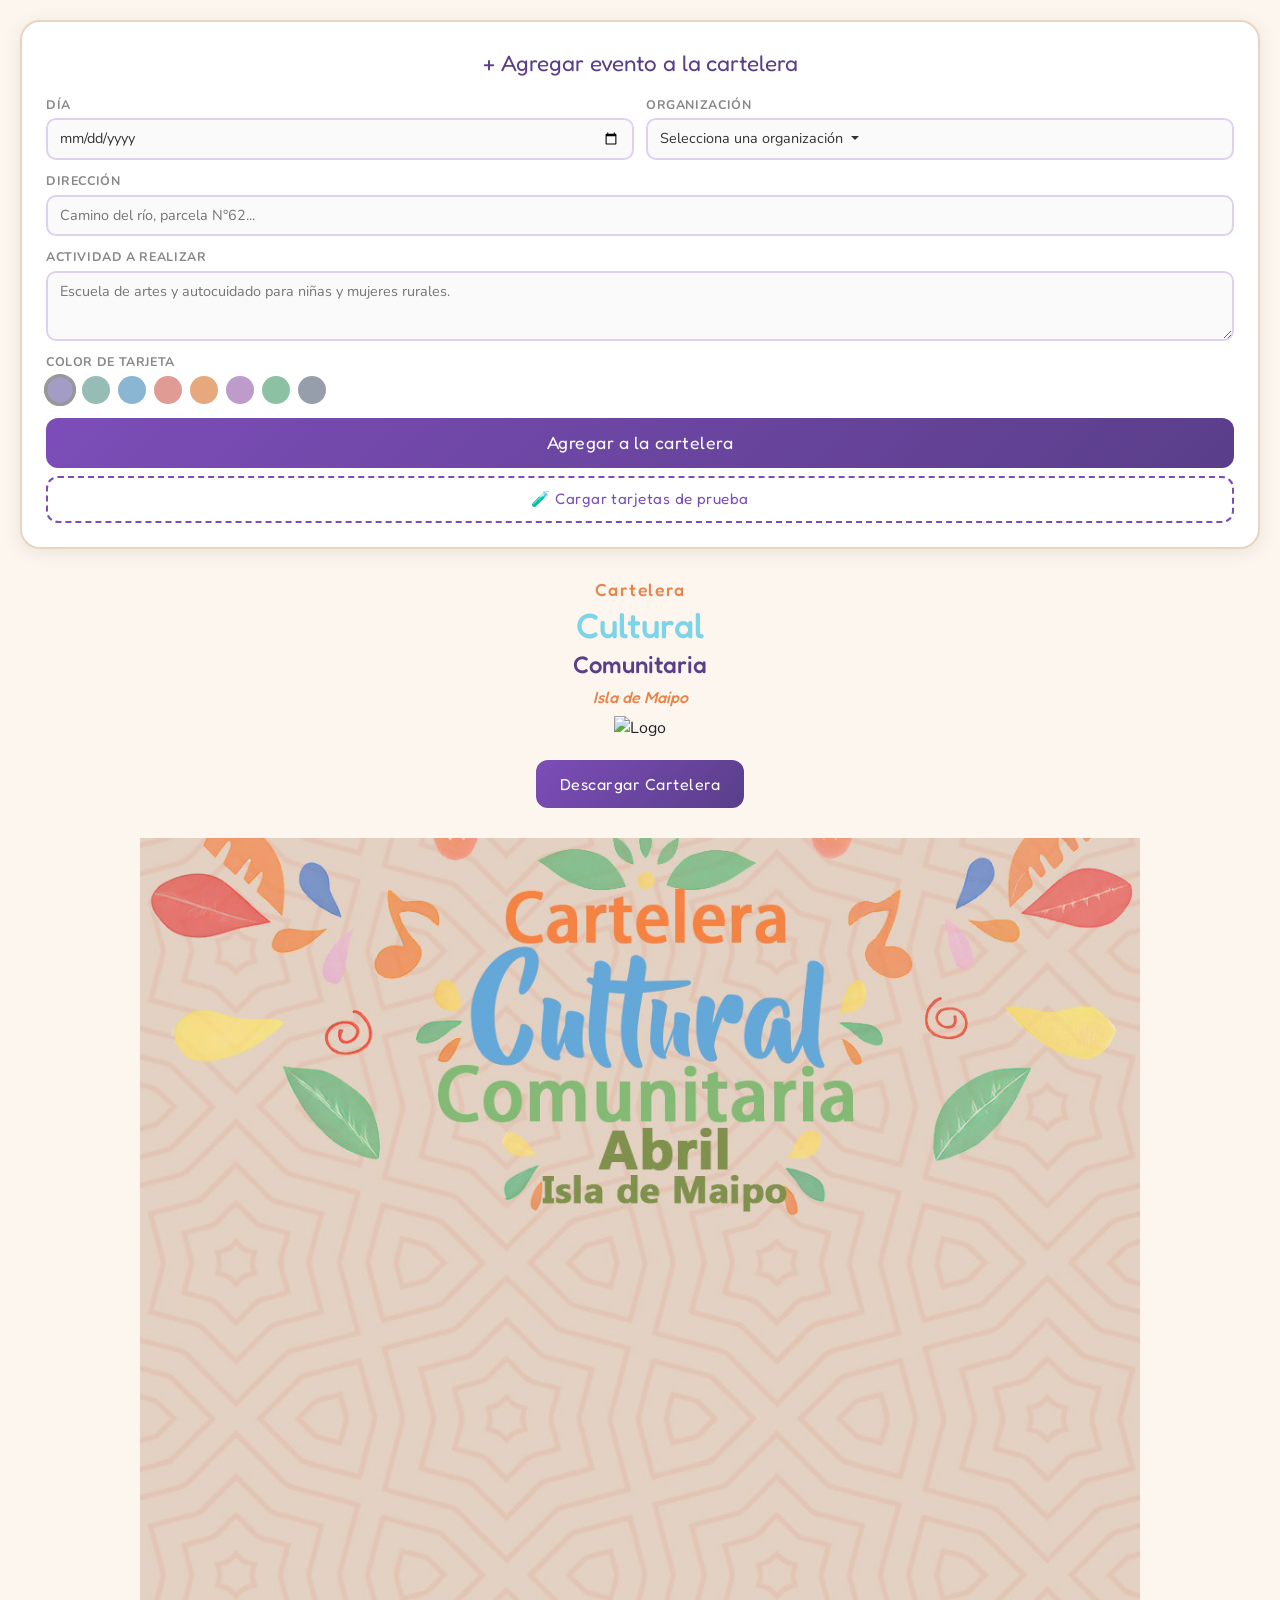
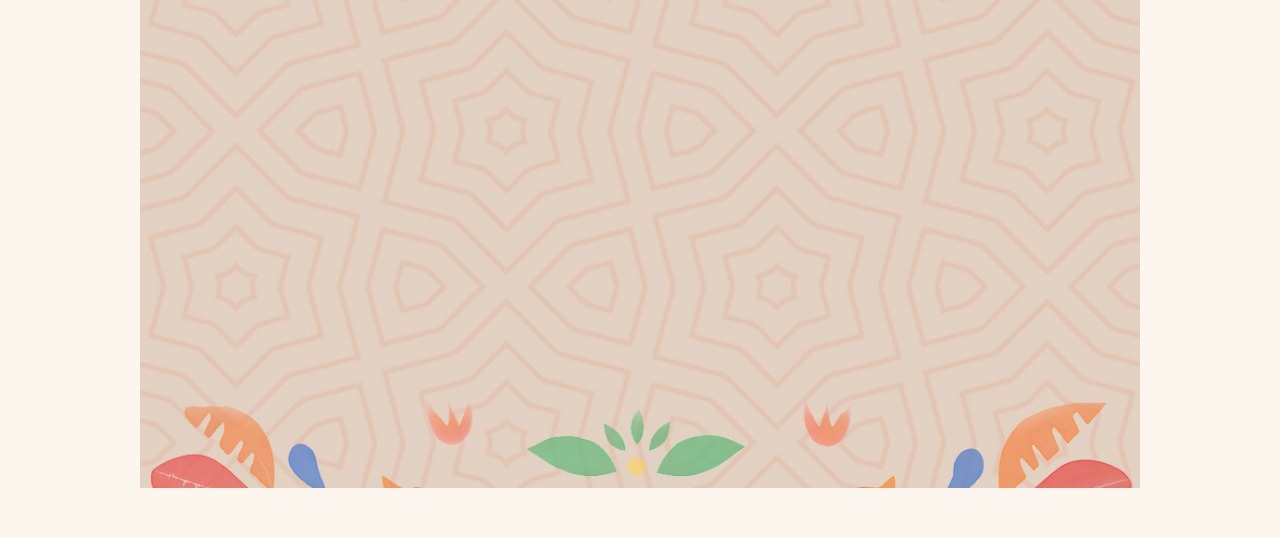
==== commit 1b3cde53: "Se arregla la font" ====
--- a/index.html
+++ b/index.html
@@ -8,7 +8,9 @@
   <link
     href="https://fonts.googleapis.com/css2?family=Fredoka+One&family=Nunito:wght@400;600;700;800&family=Source+Sans+3:wght@400;700&display=swap"
     rel="stylesheet">
+    <link href="https://fonts.googleapis.com/css2?family=Source+Sans+3:ital,wght@0,700;1,700&family=Fredoka+One&family=Nunito:wght@400;600;700;800&display=swap" rel="stylesheet">
   <link rel="stylesheet" href="style.css">
+
 </head>
 
 <body>
--- a/style.css
+++ b/style.css
@@ -102,12 +102,13 @@
 }
 
 .dropdown-menu {
-    border: 2px solid #e0d0f0;
-    border-radius: 10px;
+    border: 2px solid #882ee2;
+    border-radius: 15px;
     box-shadow: 0 4px 14px rgba(0, 0, 0, 0.1);
     display: none !important;
     list-style: none !important;
-    padding: 8px 0 !important;
+    padding: 10px 0 !important;
+    background: white !important;
 }
 
 .dropdown-menu.show {
@@ -116,14 +117,15 @@
 
 .dropdown-item {
     color: #333;
-    font-size: 0.9rem;
-    padding: 8px 12px;
+    font-size: 1rem;
+    padding: 8px 30px;
+  
 }
 
 .dropdown-item:hover,
 .dropdown-item:focus {
-    color: #5a3e8a;
-
+    color: #5f10e7;
+    
 }
 
 .color-row {
@@ -171,7 +173,7 @@
 }
 
 .btn-test {
-    display: none;
+    display:;
     width: 100%;
     margin-top: 8px;
     background: transparent;
@@ -252,14 +254,14 @@
 }
 
 .tarjeta-fecha {
-    font-family: 'Source Sans Variable Bold', sans-serif;
+    font-family: 'Source Sans 3', sans-serif;
     font-weight: 700;
     font-size: 1.5rem;
     line-height: 1;
 }
 
 .tarjeta-recinto {
-    font-family: 'Source Sans Variable Italic', sans-serif;
+    font-family: 'Source Sans 3', sans-serif;
     font-style: italic;
     font-size: 0.8rem;
     opacity: 0.9;
@@ -282,6 +284,7 @@
 }
 
 .tarjeta-direccion {
+    font-family: 'Source Sans 3', sans-serif;
     font-size: 0.8rem;
     color: rgba(255, 255, 255, 0.85);
     font-weight: 600;
@@ -293,6 +296,7 @@
 }
 
 .tarjeta-descripcion {
+    font-family: 'Source Sans 3', sans-serif;
     font-size: 0.7rem;
     color: #444;
     font-weight: 750;
